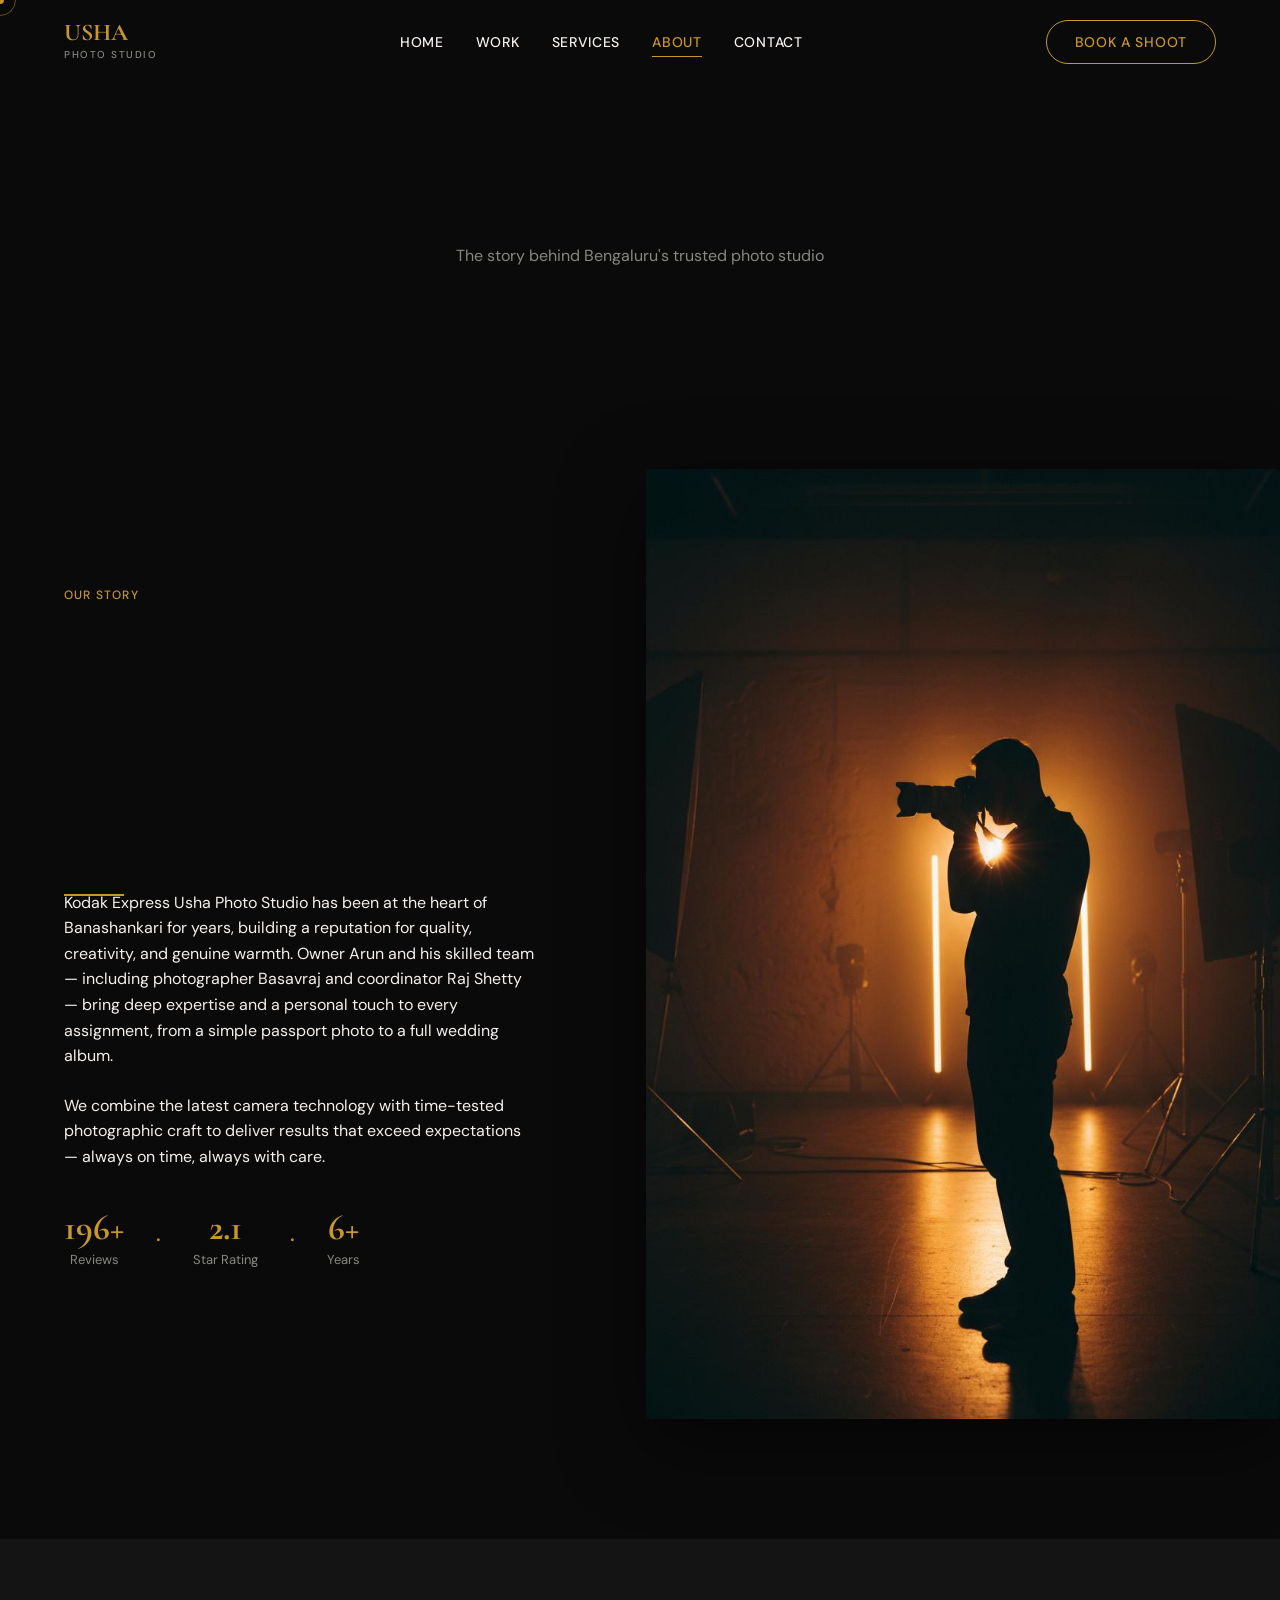
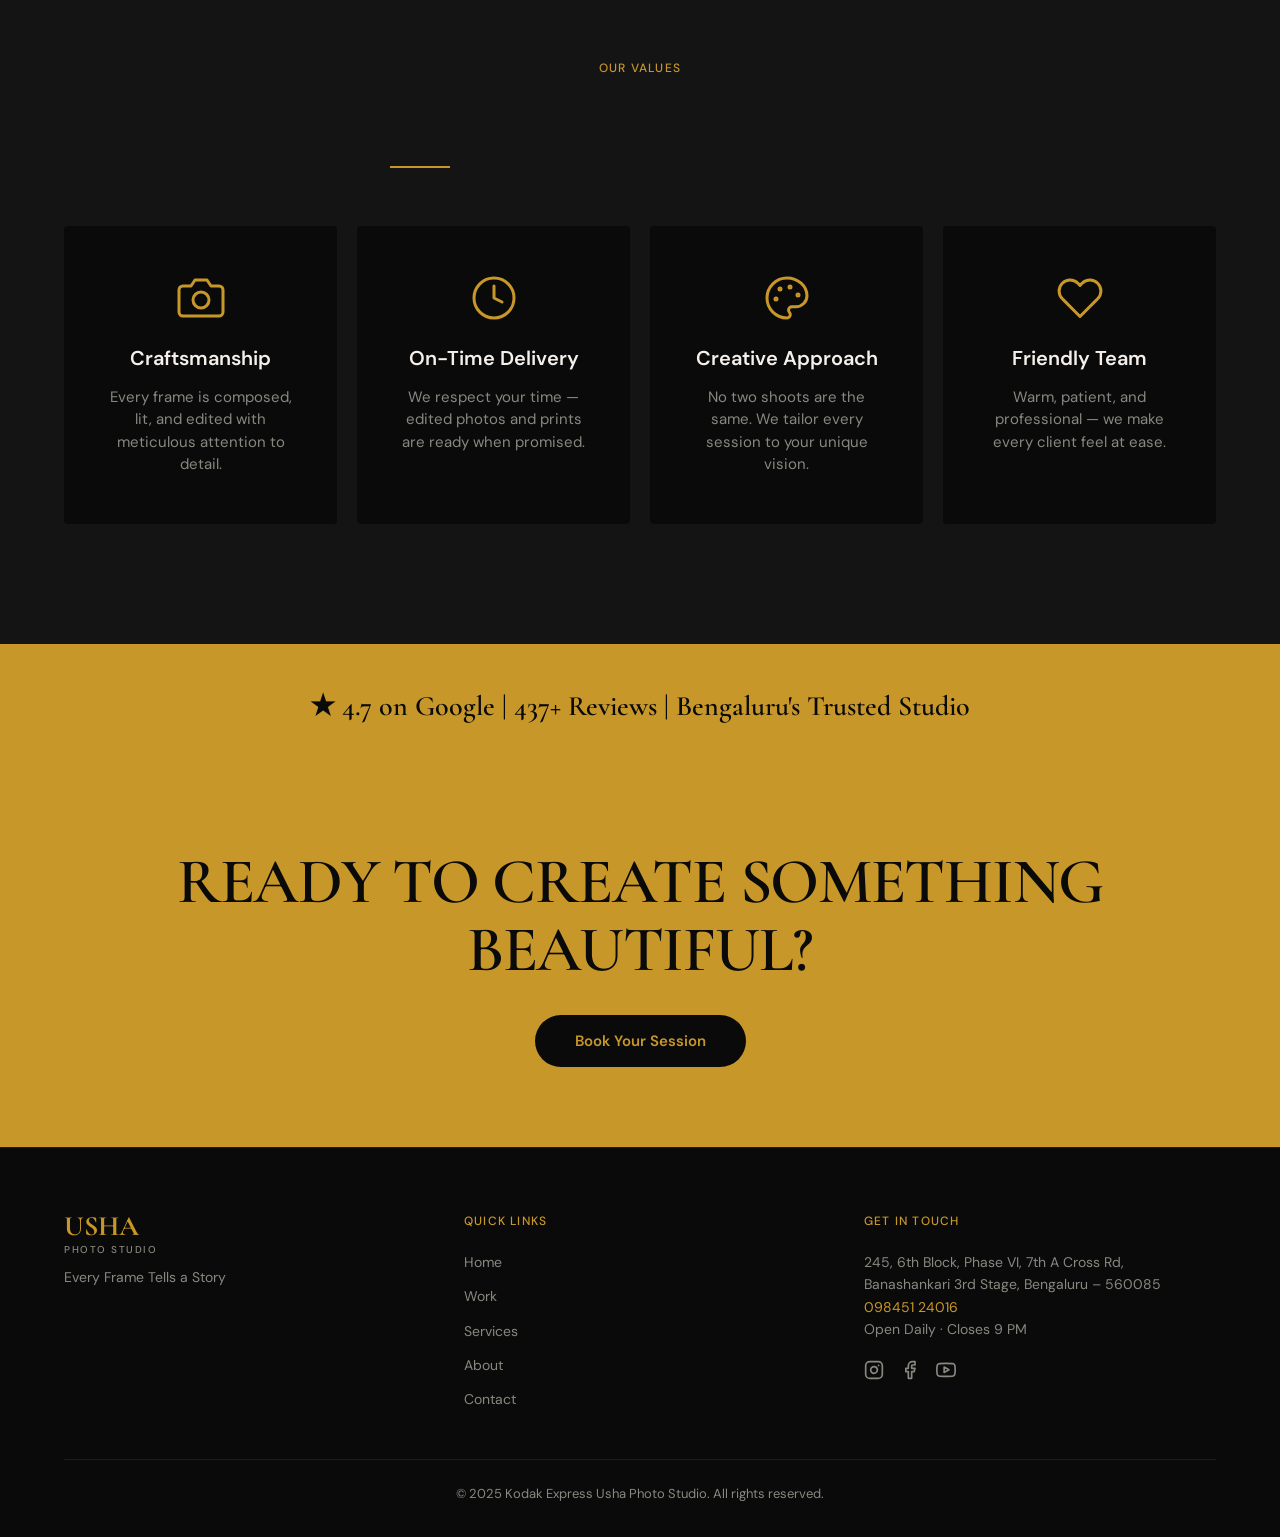
==== about.html @ d59c3a66 "Move static site to repository root so Vercel serves index.html correctly. Co-authored-by: Cursor <c" ====
<!DOCTYPE html>
<html lang="en">
<head>
  <meta charset="UTF-8">
  <meta name="viewport" content="width=device-width, initial-scale=1.0">
  <title>About Us — Kodak Express Usha Photo Studio</title>
  <meta name="description" content="Learn about Kodak Express Usha Photo Studio in Banashankari, Bengaluru. Our story, values, and commitment to quality photography since 2010.">
  <link rel="preconnect" href="https://fonts.googleapis.com">
  <link rel="preconnect" href="https://fonts.gstatic.com" crossorigin>
  <link href="https://fonts.googleapis.com/css2?family=Cormorant+Garamond:wght@400;600;700&family=DM+Sans:wght@400;500;600&display=swap" rel="stylesheet">
  <link rel="stylesheet" href="css/styles.css">
</head>
<body>

  <!-- ====== INTRO OVERLAY ====== -->
  <div id="intro-overlay">
    <div class="intro-text">
      KODAK EXPRESS <span class="gold">USHA</span>
    </div>
  </div>

  <!-- ====== CUSTOM CURSOR ====== -->
  <div class="cursor-dot" id="cursorDot"></div>
  <div class="cursor-ring" id="cursorRing"></div>

  <!-- ====== NAVIGATION ====== -->
  <nav id="navbar">
    <a href="index.html" class="logo">
      <span class="logo-main">USHA</span>
      <span class="logo-sub">PHOTO STUDIO</span>
    </a>

    <div class="nav-links">
      <a href="index.html" class="nav-link">Home</a>
      <a href="work.html" class="nav-link">Work</a>
      <a href="services.html" class="nav-link">Services</a>
      <a href="about.html" class="nav-link active">About</a>
      <a href="contact.html" class="nav-link">Contact</a>
    </div>

    <a href="contact.html" class="nav-cta">Book a Shoot</a>

    <div class="hamburger">
      <span></span>
      <span></span>
      <span></span>
    </div>
  </nav>

  <!-- Mobile Menu -->
  <div class="mobile-menu">
    <a href="index.html" class="nav-link">Home</a>
    <a href="work.html" class="nav-link">Work</a>
    <a href="services.html" class="nav-link">Services</a>
    <a href="about.html" class="nav-link active">About</a>
    <a href="contact.html" class="nav-link">Contact</a>
  </div>

  <!-- ====== MAIN CONTENT ====== -->
  <main>

    <!-- ─── Page Hero ─── -->
    <section class="page-hero reveal-on-scroll">
      <div class="reveal-section">
        <h1 class="section-title split-text">ABOUT US</h1>
        <p class="section-subtitle" style="margin: 16px auto 0;">The story behind Bengaluru's trusted photo studio</p>
      </div>
    </section>

    <!-- ─── Story Section ─── -->
    <section class="about-teaser reveal-on-scroll">
      <div class="about-container" style="grid-template-columns: 45% 55%;">
        <div class="about-text" style="order: 1; padding-right: 48px;">
          <span class="eyebrow">OUR STORY</span>
          <h2 class="section-title split-text animated-heading">CAPTURING BENGALURU'S FINEST MOMENTS</h2>
          <p>Kodak Express Usha Photo Studio has been at the heart of Banashankari for years, building a reputation for quality, creativity, and genuine warmth. Owner Arun and his skilled team — including photographer Basavraj and coordinator Raj Shetty — bring deep expertise and a personal touch to every assignment, from a simple passport photo to a full wedding album.</p>
          <p>We combine the latest camera technology with time-tested photographic craft to deliver results that exceed expectations — always on time, always with care.</p>
          <div class="stats-row" style="margin-top: 40px;">
            <div class="stat-item">
              <div class="stat-number" data-target="437" data-suffix="+">0</div>
              <div class="stat-label">Reviews</div>
            </div>
            <span class="stat-separator">&#183;</span>
            <div class="stat-item">
              <div class="stat-number" data-target="4.7" data-suffix="">0</div>
              <div class="stat-label">Star Rating</div>
            </div>
            <span class="stat-separator">&#183;</span>
            <div class="stat-item">
              <div class="stat-number" data-target="15" data-suffix="+">0</div>
              <div class="stat-label">Years</div>
            </div>
          </div>
        </div>
        <div class="about-image reveal-left" style="order: 2;">
          <img src="images/about/photographer.jpg" alt="Photographer at work in studio">
        </div>
      </div>
    </section>

    <!-- ─── Values Section ─── -->
    <section class="services-section reveal-on-scroll">
      <div class="services-container">
        <div class="section-header reveal-section">
          <span class="eyebrow">OUR VALUES</span>
          <h2 class="section-title split-text animated-heading">WHAT DRIVES US</h2>
        </div>
        <div class="values-grid reveal-stagger">
          <div class="value-card reveal-child">
            <div class="value-icon">
              <svg viewBox="0 0 24 24" fill="none" stroke="currentColor" stroke-width="1.5" stroke-linecap="round" stroke-linejoin="round">
                <path d="M23 19a2 2 0 0 1-2 2H3a2 2 0 0 1-2-2V8a2 2 0 0 1 2-2h4l2-3h6l2 3h4a2 2 0 0 1 2 2z"/>
                <circle cx="12" cy="13" r="4"/>
              </svg>
            </div>
            <h3 class="value-name">Craftsmanship</h3>
            <p class="value-desc">Every frame is composed, lit, and edited with meticulous attention to detail.</p>
          </div>
          <div class="value-card reveal-child">
            <div class="value-icon">
              <svg viewBox="0 0 24 24" fill="none" stroke="currentColor" stroke-width="1.5" stroke-linecap="round" stroke-linejoin="round">
                <circle cx="12" cy="12" r="10"/>
                <polyline points="12 6 12 12 16 14"/>
              </svg>
            </div>
            <h3 class="value-name">On-Time Delivery</h3>
            <p class="value-desc">We respect your time — edited photos and prints are ready when promised.</p>
          </div>
          <div class="value-card reveal-child">
            <div class="value-icon">
              <svg viewBox="0 0 24 24" fill="none" stroke="currentColor" stroke-width="1.5" stroke-linecap="round" stroke-linejoin="round">
                <circle cx="13.5" cy="6.5" r=".5" fill="currentColor"/>
                <circle cx="17.5" cy="10.5" r=".5" fill="currentColor"/>
                <circle cx="8.5" cy="7.5" r=".5" fill="currentColor"/>
                <circle cx="6.5" cy="12.5" r=".5" fill="currentColor"/>
                <path d="M12 2C6.5 2 2 6.5 2 12s4.5 10 10 10c.926 0 1.648-.746 1.648-1.688 0-.437-.18-.835-.437-1.125-.29-.289-.438-.652-.438-1.125a1.64 1.64 0 0 1 1.668-1.668h1.996c3.051 0 5.555-2.503 5.555-5.554C21.965 6.012 17.461 2 12 2z"/>
              </svg>
            </div>
            <h3 class="value-name">Creative Approach</h3>
            <p class="value-desc">No two shoots are the same. We tailor every session to your unique vision.</p>
          </div>
          <div class="value-card reveal-child">
            <div class="value-icon">
              <svg viewBox="0 0 24 24" fill="none" stroke="currentColor" stroke-width="1.5" stroke-linecap="round" stroke-linejoin="round">
                <path d="M20.84 4.61a5.5 5.5 0 0 0-7.78 0L12 5.67l-1.06-1.06a5.5 5.5 0 0 0-7.78 7.78l1.06 1.06L12 21.23l7.78-7.78 1.06-1.06a5.5 5.5 0 0 0 0-7.78z"/>
              </svg>
            </div>
            <h3 class="value-name">Friendly Team</h3>
            <p class="value-desc">Warm, patient, and professional — we make every client feel at ease.</p>
          </div>
        </div>
      </div>
    </section>

    <!-- ─── Rating Strip ─── -->
    <section class="rating-strip reveal-on-scroll">
      <div class="reveal-section">
        <p class="rating-text">&#9733; 4.7 on Google | 437+ Reviews | Bengaluru's Trusted Studio</p>
      </div>
    </section>

    <!-- ─── CTA Banner ─── -->
    <section class="cta-banner reveal-on-scroll">
      <div class="reveal-section">
        <h2 class="section-title animated-heading">READY TO CREATE SOMETHING BEAUTIFUL?</h2>
        <a href="contact.html" class="btn-primary">Book Your Session</a>
      </div>
    </section>

  </main>

  <!-- ====== FOOTER ====== -->
  <footer id="footer">
    <div class="footer-container">
      <div class="footer-logo">
        <div class="logo-main">USHA</div>
        <div class="logo-sub">PHOTO STUDIO</div>
        <p class="footer-tagline">Every Frame Tells a Story</p>
      </div>
      <div class="footer-links-col">
        <div class="footer-heading">Quick Links</div>
        <div class="footer-links">
          <a href="index.html">Home</a>
          <a href="work.html">Work</a>
          <a href="services.html">Services</a>
          <a href="about.html">About</a>
          <a href="contact.html">Contact</a>
        </div>
      </div>
      <div class="footer-contact">
        <div class="footer-heading">Get in Touch</div>
        <p style="color: var(--text-muted); font-size: 14px; line-height: 1.6; margin-bottom: 16px;">
          245, 6th Block, Phase VI, 7th A Cross Rd,<br>
          Banashankari 3rd Stage, Bengaluru – 560085<br>
          <span style="color: var(--gold);">098451 24016</span><br>
          Open Daily &middot; Closes 9 PM
        </p>
        <div class="footer-socials">
          <a href="#" aria-label="Instagram">
            <svg viewBox="0 0 24 24" fill="none" stroke="currentColor" stroke-width="2" stroke-linecap="round" stroke-linejoin="round">
              <rect x="2" y="2" width="20" height="20" rx="5" ry="5"/>
              <path d="M16 11.37A4 4 0 1 1 12.63 8 4 4 0 0 1 16 11.37z"/>
              <line x1="17.5" y1="6.5" x2="17.51" y2="6.5"/>
            </svg>
          </a>
          <a href="#" aria-label="Facebook">
            <svg viewBox="0 0 24 24" fill="none" stroke="currentColor" stroke-width="2" stroke-linecap="round" stroke-linejoin="round">
              <path d="M18 2h-3a5 5 0 0 0-5 5v3H7v4h3v8h4v-8h3l1-4h-4V7a1 1 0 0 1 1-1h3z"/>
            </svg>
          </a>
          <a href="#" aria-label="YouTube">
            <svg viewBox="0 0 24 24" fill="none" stroke="currentColor" stroke-width="2" stroke-linecap="round" stroke-linejoin="round">
              <path d="M22.54 6.42a2.78 2.78 0 0 0-1.94-2C18.88 4 12 4 12 4s-6.88 0-8.6.46a2.78 2.78 0 0 0-1.94 2A29 29 0 0 0 1 11.75a29 29 0 0 0 .46 5.33A2.78 2.78 0 0 0 3.4 19.13c1.72.46 8.6.46 8.6.46s6.88 0 8.6-.46a2.78 2.78 0 0 0 1.94-2 29 29 0 0 0 .46-5.25 29 29 0 0 0-.46-5.46z"/>
              <polygon points="9.75 15.02 15.5 11.75 9.75 8.48 9.75 15.02"/>
            </svg>
          </a>
        </div>
      </div>
    </div>
    <div class="footer-bottom">
      &copy; 2025 Kodak Express Usha Photo Studio. All rights reserved.
    </div>
  </footer>

  <!-- ====== SCRIPTS ====== -->
  <script src="js/app.js"></script>

</body>
</html>
---- css/styles.css ----
/* ============================================
   KODAK EXPRESS USHA PHOTO STUDIO
   Complete Stylesheet — All 5 Pages
   ============================================ */

/* ─── 1. CSS Variables ─── */
:root {
  --black: #0A0A0A;
  --charcoal: #141414;
  --white: #F5F0EB;
  --gold: #C8972A;
  --gold-muted: #9A7420;
  --gold-glow: 0 0 20px rgba(200, 151, 42, 0.35);
  --text-muted: #888880;
  --border-dark: rgba(245, 240, 235, 0.08);
  --space-xs: 8px;
  --space-sm: 16px;
  --space-md: 32px;
  --space-lg: 64px;
  --space-xl: 96px;
  --space-2xl: 144px;
  --section-gap: 120px;
  --container-max: 1280px;
  --container-pad: clamp(20px, 5vw, 80px);
  --radius: 4px;
}

/* ─── 2. Reset & Base ─── */
*, *::before, *::after {
  box-sizing: border-box;
  margin: 0;
  padding: 0;
}

html {
  scroll-behavior: smooth;
  font-size: 16px;
  -webkit-font-smoothing: antialiased;
  -moz-osx-font-smoothing: grayscale;
}

body {
  font-family: 'DM Sans', sans-serif;
  font-weight: 400;
  color: var(--white);
  background: var(--black);
  line-height: 1.6;
  overflow-x: hidden;
  min-height: 100vh;
}

img {
  max-width: 100%;
  height: auto;
  display: block;
}

a {
  color: inherit;
  text-decoration: none;
}

button {
  font-family: 'DM Sans', sans-serif;
  cursor: pointer;
  border: none;
  background: none;
}

ul, ol {
  list-style: none;
}

/* ─── 3. Intro Overlay ─── */
#intro-overlay {
  position: fixed;
  inset: 0;
  z-index: 10000;
  background: var(--black);
  display: flex;
  align-items: center;
  justify-content: center;
  transition: transform 0.8s cubic-bezier(0.76, 0, 0.24, 1);
}

#intro-overlay.hidden {
  transform: translateY(-100%);
}

#intro-overlay .intro-text {
  font-family: 'Cormorant Garamond', serif;
  font-size: clamp(32px, 6vw, 72px);
  font-weight: 700;
  color: var(--white);
  letter-spacing: 0.05em;
  text-align: center;
}

#intro-overlay .intro-text .gold {
  color: var(--gold);
}

/* ─── 4. Custom Cursor ─── */
.cursor-dot {
  width: 8px;
  height: 8px;
  background: #C8972A;
  border-radius: 50%;
  position: fixed;
  pointer-events: none;
  z-index: 99999;
  left: 0;
  top: 0;
  transform: translate(-50%, -50%);
  transition: transform 0.05s;
}

.cursor-ring {
  width: 32px;
  height: 32px;
  border: 1.5px solid rgba(200, 151, 42, 0.5);
  border-radius: 50%;
  position: fixed;
  pointer-events: none;
  z-index: 99998;
  left: 0;
  top: 0;
  transform: translate(-50%, -50%);
  transition: transform 0.12s ease, width 0.25s, height 0.25s, border-color 0.25s;
}

@media (hover: none) {
  * { cursor: auto !important; }
  .cursor-dot,
  .cursor-ring { display: none !important; }
}

/* ─── 5. Navigation ─── */
#navbar {
  position: fixed;
  top: 0;
  left: 0;
  right: 0;
  z-index: 1000;
  padding: 20px var(--container-pad);
  display: flex;
  align-items: center;
  justify-content: space-between;
  transition: background 0.3s ease, backdrop-filter 0.3s ease, border-bottom 0.3s ease;
  background: transparent;
}

#navbar.nav-scrolled {
  background: rgba(10, 10, 10, 0.9);
  backdrop-filter: blur(16px);
  -webkit-backdrop-filter: blur(16px);
  border-bottom: 1px solid var(--border-dark);
}

.logo {
  display: flex;
  flex-direction: column;
  align-items: flex-start;
}

.logo-main {
  font-family: 'Cormorant Garamond', serif;
  font-size: 24px;
  font-weight: 700;
  color: var(--gold);
  line-height: 1;
}

.logo-sub {
  font-family: 'DM Sans', sans-serif;
  font-size: 10px;
  font-weight: 500;
  color: var(--text-muted);
  text-transform: uppercase;
  letter-spacing: 0.15em;
  margin-top: 2px;
}

.nav-links {
  display: flex;
  align-items: center;
  gap: 32px;
}

.nav-link {
  font-family: 'DM Sans', sans-serif;
  font-size: 14px;
  font-weight: 500;
  text-transform: uppercase;
  letter-spacing: 0.05em;
  color: var(--white);
  transition: color 0.3s ease;
  position: relative;
}

.nav-link:hover {
  color: var(--gold);
}

.nav-link.active {
  color: var(--gold);
}

.nav-link.active::after {
  content: '';
  position: absolute;
  bottom: -4px;
  left: 0;
  right: 0;
  height: 1px;
  background: var(--gold);
}

.nav-cta {
  border: 1px solid var(--gold);
  color: var(--gold);
  border-radius: 40px;
  padding: 10px 28px;
  font-family: 'DM Sans', sans-serif;
  font-size: 14px;
  font-weight: 500;
  text-transform: uppercase;
  letter-spacing: 0.05em;
  transition: all 0.3s ease;
}

.nav-cta:hover {
  background: var(--gold);
  color: var(--black);
}

/* Mobile hamburger */
.hamburger {
  display: none;
  flex-direction: column;
  gap: 6px;
  cursor: pointer;
  z-index: 1002;
}

.hamburger span {
  display: block;
  width: 24px;
  height: 2px;
  background: var(--white);
  transition: all 0.3s ease;
}

.hamburger.active span:nth-child(1) {
  transform: rotate(45deg) translate(5px, 5px);
}

.hamburger.active span:nth-child(2) {
  opacity: 0;
}

.hamburger.active span:nth-child(3) {
  transform: rotate(-45deg) translate(6px, -6px);
}

.mobile-menu {
  position: fixed;
  inset: 0;
  background: rgba(10, 10, 10, 0.98);
  z-index: 1001;
  display: flex;
  flex-direction: column;
  align-items: center;
  justify-content: center;
  gap: 32px;
  opacity: 0;
  pointer-events: none;
  transition: opacity 0.3s ease;
}

.mobile-menu.active {
  opacity: 1;
  pointer-events: all;
}

.mobile-menu .nav-link {
  font-size: 32px;
  font-family: 'Cormorant Garamond', serif;
  text-transform: none;
  letter-spacing: 0;
}

/* ─── 6. The Camera ─── */
#camera-graphic {
  position: absolute;
  top: 50%;
  left: 50%;
  transform: translate(-50%, -50%);
  width: 420px;
  max-width: min(420px, 90vw);
  z-index: 10;
  pointer-events: none;
}

.camera-illustration {
  position: relative;
  width: 100%;
}

.camera-svg {
  width: 100%;
  height: auto;
  display: block;
}

.lens-mount {
  position: absolute;
  top: 50%;
  left: 50%;
  transform: translate(-50%, -50%);
  width: 42%;
  aspect-ratio: 1;
  z-index: 5;
  pointer-events: none;
}

.lens-glass {
  background: radial-gradient(circle at 35% 35%,
    #1a2035 0%,
    #0d1420 40%,
    #050810 100%
  );
  border-radius: 50%;
  position: relative;
  overflow: hidden;
  width: 100%;
  height: 100%;
}

.lens-ring {
  position: absolute;
  border: 1px solid rgba(255, 255, 255, 0.06);
  border-radius: 50%;
  top: 50%;
  left: 50%;
  transform: translate(-50%, -50%);
  pointer-events: none;
}

.lens-shine {
  position: absolute;
  width: 90%;
  height: 90%;
  top: 5%;
  left: 5%;
  border-radius: 50%;
  border: 1px solid transparent;
  border-top-color: rgba(255, 255, 255, 0.12);
  opacity: 0.15;
  transform-origin: 50% 50%;
  animation: lensRotate 6s linear infinite;
  pointer-events: none;
}

.lens-aperture {
  position: absolute;
  top: 50%;
  left: 50%;
  transform: translate(-50%, -50%);
  width: 14%;
  height: 14%;
  min-width: 5px;
  min-height: 5px;
  background: #2a2a30;
  clip-path: polygon(50% 0%, 100% 25%, 100% 75%, 50% 100%, 0% 75%, 0% 25%);
  pointer-events: none;
}

@keyframes lensRotate {
  from { transform: rotate(0deg); }
  to { transform: rotate(360deg); }
}

.camera-pinned {
  position: fixed !important;
  bottom: 28px !important;
  right: 28px !important;
  left: auto !important;
  top: auto !important;
  width: 72px !important;
  max-width: 72px !important;
  z-index: 9999;
  animation: cameraFloat 3.5s ease-in-out infinite;
  filter: drop-shadow(0 6px 18px rgba(200, 151, 42, 0.45));
  cursor: pointer;
  transition: filter 0.3s ease;
}

.camera-pinned:hover {
  filter: drop-shadow(0 6px 28px rgba(200, 151, 42, 0.8));
}

@keyframes cameraFloat {
  0%, 100% { transform: translateY(0px) rotate(0deg); }
  25% { transform: translateY(-6px) rotate(-1deg); }
  75% { transform: translateY(-3px) rotate(1deg); }
}

/* ─── 7. Hero Section ─── */
#hero {
  position: relative;
  width: 100%;
  min-height: 100vh;
  background: var(--black);
  display: flex;
  align-items: center;
  overflow: hidden;
}

.hero-text {
  position: relative;
  z-index: 20;
  padding-left: var(--container-pad);
  max-width: 40%;
  transition: opacity 0.2s ease;
}

.hero-eyebrow {
  font-family: 'DM Sans', sans-serif;
  font-size: 12px;
  font-weight: 500;
  text-transform: uppercase;
  letter-spacing: 0.1em;
  color: var(--gold);
  margin-bottom: 16px;
}

.hero-title {
  font-family: 'Cormorant Garamond', serif;
  font-size: clamp(48px, 8vw, 96px);
  font-weight: 700;
  color: var(--white);
  line-height: 1.0;
  letter-spacing: -0.03em;
  margin-bottom: 24px;
}

.split-word {
  display: inline-block;
  overflow: hidden;
  vertical-align: bottom;
}

.split-inner {
  display: inline-block;
  transform: translateY(110%);
}

.split-inner.revealed {
  animation: slideUp 0.6s cubic-bezier(0.76, 0, 0.24, 1) forwards;
}

@keyframes slideUp {
  to { transform: translateY(0); }
}

.hero-subtitle {
  font-family: 'DM Sans', sans-serif;
  font-size: 16px;
  font-weight: 400;
  color: var(--text-muted);
  max-width: 380px;
  line-height: 1.6;
}

.scroll-indicator {
  position: absolute;
  bottom: 40px;
  left: 50%;
  transform: translateX(-50%);
  z-index: 20;
  animation: bounceArrow 1.5s ease-in-out infinite;
  color: var(--text-muted);
  font-size: 24px;
}

@keyframes bounceArrow {
  0%, 100% { transform: translateX(-50%) translateY(0px); }
  50% { transform: translateX(-50%) translateY(8px); }
}

/* ─── 8. Horizontal Marquee ─── */
.marquee-section {
  background: var(--black);
  padding: 24px 0;
  overflow: hidden;
}

.marquee-track {
  display: flex;
  gap: 16px;
  animation: marquee 25s linear infinite;
  width: max-content;
}

.marquee-track img {
  width: 280px;
  height: 187px;
  object-fit: cover;
  border-radius: var(--radius);
  opacity: 0.85;
  flex-shrink: 0;
}

@keyframes marquee {
  from { transform: translateX(0); }
  to { transform: translateX(-50%); }
}

/* ─── 9. Section Reveals ─── */
.reveal-on-scroll {
  opacity: 0;
  transform: translateY(36px);
  transition: opacity 0.7s ease, transform 0.7s ease;
}

.reveal-on-scroll.revealed {
  opacity: 1;
  transform: translateY(0);
}

.card:nth-child(1) { transition-delay: 0s; }
.card:nth-child(2) { transition-delay: 0.12s; }
.card:nth-child(3) { transition-delay: 0.24s; }
.card:nth-child(4) { transition-delay: 0.36s; }

.services-grid .service-card:nth-child(1) { transition-delay: 0s; }
.services-grid .service-card:nth-child(2) { transition-delay: 0.12s; }
.services-grid .service-card:nth-child(3) { transition-delay: 0.24s; }
.services-grid .service-card:nth-child(4) { transition-delay: 0.36s; }
.services-grid .service-card:nth-child(5) { transition-delay: 0.48s; }
.services-grid .service-card:nth-child(6) { transition-delay: 0.6s; }
.services-grid .service-card:nth-child(7) { transition-delay: 0.72s; }
.services-grid .service-card:nth-child(8) { transition-delay: 0.84s; }
.services-grid .service-card:nth-child(9) { transition-delay: 0.96s; }
.services-grid .service-card:nth-child(10) { transition-delay: 1.08s; }
.services-grid .service-card:nth-child(11) { transition-delay: 1.2s; }
.services-grid .service-card:nth-child(12) { transition-delay: 1.32s; }

.portfolio-grid .portfolio-item:nth-child(1) { transition-delay: 0s; }
.portfolio-grid .portfolio-item:nth-child(2) { transition-delay: 0.12s; }
.portfolio-grid .portfolio-item:nth-child(3) { transition-delay: 0.24s; }
.portfolio-grid .portfolio-item:nth-child(4) { transition-delay: 0.36s; }
.portfolio-grid .portfolio-item:nth-child(5) { transition-delay: 0.48s; }
.portfolio-grid .portfolio-item:nth-child(6) { transition-delay: 0.6s; }
.portfolio-grid .portfolio-item:nth-child(7) { transition-delay: 0.72s; }
.portfolio-grid .portfolio-item:nth-child(8) { transition-delay: 0.84s; }
.portfolio-grid .portfolio-item:nth-child(9) { transition-delay: 0.96s; }
.portfolio-grid .portfolio-item:nth-child(10) { transition-delay: 1.08s; }
.portfolio-grid .portfolio-item:nth-child(11) { transition-delay: 1.2s; }
.portfolio-grid .portfolio-item:nth-child(12) { transition-delay: 1.32s; }
.portfolio-grid .portfolio-item:nth-child(13) { transition-delay: 1.44s; }
.portfolio-grid .portfolio-item:nth-child(14) { transition-delay: 1.56s; }
.portfolio-grid .portfolio-item:nth-child(15) { transition-delay: 1.68s; }

.values-grid .value-card:nth-child(1) { transition-delay: 0s; }
.values-grid .value-card:nth-child(2) { transition-delay: 0.12s; }
.values-grid .value-card:nth-child(3) { transition-delay: 0.24s; }
.values-grid .value-card:nth-child(4) { transition-delay: 0.36s; }

h2.animated-heading {
  position: relative;
  display: inline-block;
}

h2.animated-heading::after {
  content: '';
  position: absolute;
  bottom: -6px;
  left: 0;
  width: 0;
  height: 2px;
  background: #C8972A;
  transition: width 0.6s ease 0.3s;
}

h2.animated-heading.revealed::after {
  width: 60px;
}

.reveal-section {
  opacity: 0;
  transform: translateY(40px);
  transition: opacity 0.6s ease, transform 0.6s ease;
}

.reveal-section.revealed {
  opacity: 1;
  transform: translateY(0);
}

.reveal-left {
  opacity: 0;
  transform: translateX(-40px);
  transition: opacity 0.6s ease, transform 0.6s ease;
}

.reveal-left.revealed {
  opacity: 1;
  transform: translateX(0);
}

.reveal-stagger .reveal-child {
  opacity: 0;
  transform: translateY(40px);
  transition: opacity 0.6s ease, transform 0.6s ease;
}

.reveal-stagger.revealed .reveal-child:not(.testimonial-card) {
  opacity: 1;
  transform: translateY(0);
}

.reveal-stagger.revealed .testimonial-card.reveal-child {
  transform: translateY(0);
}

.testimonials-grid.reveal-stagger.revealed .testimonial-card.reveal-child:not(.active) {
  opacity: 0.58;
}

.testimonials-grid.reveal-stagger.revealed .testimonial-card.reveal-child.active {
  opacity: 1;
}

/* ─── 10. Typography Helpers ─── */
.eyebrow {
  font-family: 'DM Sans', sans-serif;
  font-size: 12px;
  font-weight: 500;
  text-transform: uppercase;
  letter-spacing: 0.1em;
  color: var(--gold);
  display: block;
  margin-bottom: 16px;
}

.section-title {
  font-family: 'Cormorant Garamond', serif;
  font-size: clamp(32px, 5vw, 64px);
  font-weight: 600;
  color: var(--white);
  line-height: 1.05;
  letter-spacing: -0.02em;
}

.section-subtitle {
  font-family: 'DM Sans', sans-serif;
  font-size: 16px;
  color: var(--text-muted);
  max-width: 560px;
  margin-top: 16px;
}

/* ─── 11. About Teaser ─── */
.about-teaser {
  background: var(--black);
  padding: var(--section-gap) var(--container-pad);
}

.about-container {
  max-width: var(--container-max);
  margin: 0 auto;
  display: grid;
  grid-template-columns: 55% 45%;
  gap: 64px;
  align-items: center;
}

.about-image img {
  width: 100%;
  height: auto;
  border-radius: var(--radius);
  box-shadow: 0 24px 80px rgba(0, 0, 0, 0.5);
}

.about-text {
  padding-right: 20px;
}

.about-text p {
  color: var(--white);
  font-size: 16px;
  line-height: 1.6;
  margin-bottom: 24px;
}

.stats-row {
  display: flex;
  gap: 32px;
  margin: 32px 0;
}

.stat-item {
  text-align: center;
}

.stat-number {
  font-family: 'Cormorant Garamond', serif;
  font-size: 36px;
  font-weight: 700;
  color: var(--gold);
  line-height: 1;
}

.stat-label {
  font-family: 'DM Sans', sans-serif;
  font-size: 13px;
  color: var(--text-muted);
  margin-top: 4px;
}

.stat-separator {
  color: var(--gold);
  font-size: 24px;
  align-self: center;
}

.gold-link {
  color: var(--gold);
  font-weight: 500;
  display: inline-flex;
  align-items: center;
  gap: 8px;
  transition: gap 0.3s ease;
}

.gold-link:hover {
  gap: 12px;
}

/* ─── 12. Services Grid ─── */
.services-section {
  background: var(--charcoal);
  padding: var(--section-gap) var(--container-pad);
}

.services-container {
  max-width: var(--container-max);
  margin: 0 auto;
}

.section-header {
  text-align: center;
  margin-bottom: 64px;
}

.services-grid {
  display: grid;
  grid-template-columns: repeat(3, 1fr);
  gap: 20px;
}

.service-card {
  background: var(--black);
  border-radius: var(--radius);
  padding: 40px 32px;
  position: relative;
  overflow: hidden;
  transition: transform 0.15s ease-out, box-shadow 0.3s ease;
  transform-style: preserve-3d;
  will-change: transform;
}

.service-card::before {
  content: '';
  position: absolute;
  bottom: 0;
  left: 0;
  right: 0;
  height: 0;
  background: var(--gold);
  transition: height 0.3s ease;
}

.service-card:hover {
  box-shadow: 0 12px 40px rgba(0, 0, 0, 0.3);
}

.service-card:hover::before {
  height: 2px;
}

.service-icon {
  width: 40px;
  height: 40px;
  color: var(--gold);
  margin-bottom: 20px;
}

.service-icon svg {
  width: 100%;
  height: 100%;
}

.service-name {
  font-family: 'DM Sans', sans-serif;
  font-size: 20px;
  font-weight: 600;
  color: var(--white);
  margin-bottom: 12px;
  letter-spacing: 0.01em;
}

.service-desc {
  font-size: 15px;
  color: var(--text-muted);
  line-height: 1.5;
}

/* ─── 13. Portfolio Grid ─── */
.portfolio-section {
  background: var(--black);
  padding: var(--section-gap) var(--container-pad);
}

.portfolio-container {
  max-width: var(--container-max);
  margin: 0 auto;
}

.portfolio-grid {
  columns: 3;
  column-gap: 14px;
}

.portfolio-item {
  break-inside: avoid;
  margin-bottom: 14px;
  border-radius: var(--radius);
  overflow: hidden;
  position: relative;
  cursor: pointer;
}

.portfolio-item::after {
  content: '';
  position: absolute;
  inset: 0;
  background: rgba(200, 151, 42, 0.08);
  opacity: 0;
  transition: opacity 0.3s ease;
  z-index: 2;
  pointer-events: none;
}

.portfolio-item:hover::after {
  opacity: 1;
}

.portfolio-item img {
  width: 100%;
  height: auto;
  display: block;
  transition: transform 0.65s cubic-bezier(0.25, 0.46, 0.45, 0.94);
}

.portfolio-item:hover img {
  transform: scale(1.07);
}

.category-badge {
  position: absolute;
  bottom: 12px;
  left: 12px;
  background: rgba(10, 10, 10, 0.8);
  color: var(--white);
  padding: 4px 12px;
  border-radius: 40px;
  font-family: 'DM Sans', sans-serif;
  font-size: 11px;
  font-weight: 500;
  text-transform: uppercase;
  z-index: 3;
}

/* Shimmer loading */
.shimmer {
  background: linear-gradient(90deg, #141414 25%, #1a1a1a 50%, #141414 75%);
  background-size: 200% 100%;
  animation: shimmer 1.5s infinite;
}

@keyframes shimmer {
  0% { background-position: 200% 0; }
  100% { background-position: -200% 0; }
}

/* ─── 14. Lightbox ─── */
.lightbox-overlay {
  position: fixed;
  inset: 0;
  background: rgba(10, 10, 10, 0.95);
  backdrop-filter: blur(8px);
  -webkit-backdrop-filter: blur(8px);
  z-index: 9000;
  display: flex;
  align-items: center;
  justify-content: center;
  opacity: 0;
  pointer-events: none;
  transition: opacity 0.3s ease;
}

.lightbox-overlay.active {
  opacity: 1;
  pointer-events: all;
}

.lightbox-content {
  position: relative;
  max-width: 90vw;
  max-height: 85vh;
  transform: scale(0.95);
  transition: transform 0.3s ease;
}

.lightbox-overlay.active .lightbox-content {
  transform: scale(1);
}

.lightbox-content img {
  max-width: 100%;
  max-height: 85vh;
  object-fit: contain;
  border-radius: var(--radius);
}

.lightbox-close {
  position: absolute;
  top: 24px;
  right: 32px;
  font-size: 32px;
  color: var(--white);
  opacity: 0.7;
  cursor: pointer;
  z-index: 9002;
  transition: opacity 0.3s ease;
  background: none;
  border: none;
  padding: 8px;
}

.lightbox-close:hover {
  opacity: 1;
}

.lightbox-prev,
.lightbox-next {
  position: absolute;
  top: 50%;
  transform: translateY(-50%);
  color: var(--white);
  opacity: 0.5;
  font-size: 48px;
  cursor: pointer;
  z-index: 9002;
  transition: opacity 0.3s ease;
  background: none;
  border: none;
  padding: 16px;
}

.lightbox-prev:hover,
.lightbox-next:hover {
  opacity: 1;
}

.lightbox-prev {
  left: 16px;
}

.lightbox-next {
  right: 16px;
}

.lightbox-counter {
  position: absolute;
  bottom: 24px;
  left: 50%;
  transform: translateX(-50%);
  color: var(--text-muted);
  font-size: 14px;
  z-index: 9002;
}

/* ─── 15. Testimonials ─── */
.testimonials-section {
  background: var(--charcoal);
  padding: var(--section-gap) var(--container-pad);
}

.testimonials-container {
  max-width: var(--container-max);
  margin: 0 auto;
}

.testimonials-grid {
  display: grid;
  grid-template-columns: repeat(3, 1fr);
  gap: 24px;
  margin-top: 48px;
}

.testimonial-card {
  background: var(--black);
  padding: 48px 36px;
  border-radius: var(--radius);
  position: relative;
  transition: opacity 0.45s ease, border-color 0.3s ease, transform 0.45s ease;
  border: 1px solid transparent;
}

.testimonial-card.active {
  border: 1px solid rgba(200, 151, 42, 0.3);
}

.testimonial-quote-mark {
  font-family: 'Cormorant Garamond', serif;
  font-size: 64px;
  color: var(--gold);
  opacity: 0.5;
  line-height: 1;
  margin-bottom: 16px;
}

.testimonial-text {
  font-family: 'Cormorant Garamond', serif;
  font-size: 20px;
  font-style: italic;
  color: var(--white);
  line-height: 1.5;
  margin-bottom: 24px;
}

.testimonial-author {
  font-family: 'DM Sans', sans-serif;
  font-size: 14px;
  font-weight: 600;
  color: var(--white);
  margin-bottom: 8px;
}

.testimonial-stars {
  color: var(--gold);
  font-size: 16px;
}

.testimonial-dots {
  display: flex;
  justify-content: center;
  gap: 8px;
  margin-top: 32px;
}

.testimonial-dot {
  width: 8px;
  height: 8px;
  border-radius: 50%;
  background: var(--text-muted);
  cursor: pointer;
  transition: background 0.3s ease;
}

.testimonial-dot.active {
  background: var(--gold);
}

/* ─── 16. Filter Tabs ─── */
.filter-tabs {
  display: flex;
  justify-content: center;
  gap: 8px;
  margin-bottom: 48px;
  flex-wrap: wrap;
}

.filter-tab {
  padding: 8px 20px;
  border-radius: 40px;
  font-family: 'DM Sans', sans-serif;
  font-size: 13px;
  font-weight: 500;
  text-transform: uppercase;
  letter-spacing: 0.03em;
  border: 1px solid var(--border-dark);
  color: var(--white);
  background: transparent;
  transition: all 0.3s ease;
  cursor: pointer;
}

.filter-tab:hover {
  border-color: var(--gold);
  color: var(--gold);
}

.filter-tab.active {
  background: var(--gold);
  color: var(--black);
  border-color: var(--gold);
}

/* ─── 17. Process Timeline ─── */
.process-section {
  background: var(--black);
  padding: var(--section-gap) var(--container-pad);
}

.process-container {
  max-width: var(--container-max);
  margin: 0 auto;
}

.process-steps {
  display: grid;
  grid-template-columns: repeat(4, 1fr);
  gap: 32px;
  margin-top: 64px;
  position: relative;
}

.process-steps::before {
  content: '';
  position: absolute;
  top: 32px;
  left: 12.5%;
  right: 12.5%;
  height: 1px;
  background: rgba(200, 151, 42, 0.4);
  z-index: 0;
}

.process-step {
  text-align: center;
  position: relative;
  z-index: 1;
}

.step-number {
  font-family: 'DM Sans', sans-serif;
  font-size: 12px;
  font-weight: 500;
  color: var(--gold);
  margin-bottom: 12px;
  text-transform: uppercase;
  letter-spacing: 0.1em;
}

.step-icon {
  width: 64px;
  height: 64px;
  border: 1px solid var(--gold);
  border-radius: 50%;
  display: flex;
  align-items: center;
  justify-content: center;
  margin: 0 auto 20px;
  background: var(--black);
  color: var(--gold);
}

.step-icon svg {
  width: 28px;
  height: 28px;
}

.step-title {
  font-family: 'DM Sans', sans-serif;
  font-size: 18px;
  font-weight: 600;
  color: var(--white);
  margin-bottom: 8px;
}

.step-desc {
  font-size: 14px;
  color: var(--text-muted);
  line-height: 1.5;
}

/* ─── 18. Values Grid ─── */
.values-grid {
  display: grid;
  grid-template-columns: repeat(4, 1fr);
  gap: 20px;
  margin-top: 48px;
}

.value-card {
  background: var(--black);
  padding: 48px 36px;
  border-radius: var(--radius);
  text-align: center;
}

.value-icon {
  width: 48px;
  height: 48px;
  color: var(--gold);
  margin: 0 auto 20px;
}

.value-icon svg {
  width: 100%;
  height: 100%;
}

.value-name {
  font-family: 'DM Sans', sans-serif;
  font-size: 20px;
  font-weight: 600;
  color: var(--white);
  margin-bottom: 12px;
}

.value-desc {
  font-size: 15px;
  color: var(--text-muted);
  line-height: 1.5;
}

/* ─── 19. Rating Strip ─── */
.rating-strip {
  background: var(--gold);
  padding: 40px var(--container-pad);
  text-align: center;
}

.rating-text {
  font-family: 'Cormorant Garamond', serif;
  font-size: clamp(20px, 3vw, 28px);
  font-weight: 600;
  color: var(--black);
}

/* ─── 20. Contact Form ─── */
.contact-section {
  background: var(--black);
  padding: var(--section-gap) var(--container-pad);
}

.contact-container {
  max-width: var(--container-max);
  margin: 0 auto;
  display: grid;
  grid-template-columns: 40% 60%;
  gap: 64px;
}

.contact-info-item {
  display: flex;
  align-items: flex-start;
  gap: 12px;
  margin-bottom: 24px;
  font-size: 16px;
  line-height: 1.6;
}

.contact-info-item .icon {
  font-size: 20px;
  flex-shrink: 0;
  margin-top: 2px;
}

.contact-info-item.address { color: var(--white); }
.contact-info-item.phone { color: var(--gold); }
.contact-info-item.hours { color: var(--text-muted); }

.contact-socials {
  display: flex;
  gap: 16px;
  margin-top: 32px;
}

.contact-socials a {
  color: var(--text-muted);
  transition: color 0.3s ease;
}

.contact-socials a:hover {
  color: var(--gold);
}

.contact-form-card {
  background: var(--charcoal);
  border: 1px solid rgba(200, 151, 42, 0.3);
  border-radius: var(--radius);
  padding: 48px;
}

.form-group {
  margin-bottom: 20px;
}

.form-group label {
  display: block;
  font-size: 13px;
  font-weight: 500;
  color: var(--text-muted);
  margin-bottom: 6px;
  text-transform: uppercase;
  letter-spacing: 0.05em;
}

.form-group input,
.form-group select,
.form-group textarea {
  width: 100%;
  background: var(--black);
  border: 1px solid var(--border-dark);
  color: var(--white);
  padding: 14px 16px;
  border-radius: var(--radius);
  font-family: 'DM Sans', sans-serif;
  font-size: 15px;
  transition: border-color 0.3s ease, box-shadow 0.3s ease;
}

.form-group input:focus,
.form-group select:focus,
.form-group textarea:focus {
  outline: none;
  border-color: var(--gold);
  box-shadow: 0 0 0 2px rgba(200, 151, 42, 0.15);
}

.form-group textarea {
  resize: vertical;
  min-height: 100px;
}

.form-submit {
  background: var(--gold);
  color: var(--black);
  font-weight: 600;
  padding: 16px;
  width: 100%;
  border-radius: var(--radius);
  border: none;
  font-family: 'DM Sans', sans-serif;
  font-size: 15px;
  cursor: pointer;
  transition: background 0.3s ease;
}

.form-submit:hover {
  background: var(--gold-muted);
}

.form-success {
  display: none;
  text-align: center;
  padding: 48px;
}

.form-success.show {
  display: block;
}

.form-success p {
  font-family: 'Cormorant Garamond', serif;
  font-size: 24px;
  font-weight: 600;
  color: var(--gold);
}

/* ─── 21. CTA Banner ─── */
.cta-banner {
  background: var(--gold);
  padding: 80px var(--container-pad);
  text-align: center;
}

.cta-banner .section-title {
  color: var(--black);
  margin-bottom: 32px;
}

.cta-banner .btn-primary {
  background: var(--black);
  color: var(--gold);
  border-radius: 40px;
  padding: 14px 40px;
  font-weight: 600;
  font-size: 15px;
  display: inline-block;
  transition: background 0.3s ease;
}

.cta-banner .btn-primary:hover {
  background: var(--charcoal);
}

/* ─── 22. Footer ─── */
#footer {
  background: var(--black);
  border-top: 1px solid var(--border-dark);
  padding: 64px var(--container-pad) 32px;
}

.footer-container {
  max-width: var(--container-max);
  margin: 0 auto;
  display: grid;
  grid-template-columns: 1fr 1fr 1fr;
  gap: 48px;
}

.footer-logo .logo-main {
  font-size: 28px;
}

.footer-tagline {
  font-size: 14px;
  color: var(--text-muted);
  margin-top: 8px;
}

.footer-heading {
  font-size: 12px;
  font-weight: 500;
  text-transform: uppercase;
  letter-spacing: 0.1em;
  color: var(--gold);
  margin-bottom: 20px;
}

.footer-links {
  display: flex;
  flex-direction: column;
  gap: 12px;
}

.footer-links a {
  font-size: 14px;
  color: var(--text-muted);
  transition: color 0.3s ease;
}

.footer-links a:hover {
  color: var(--white);
}

.footer-socials {
  display: flex;
  gap: 16px;
  margin-top: 20px;
}

.footer-socials a {
  color: var(--text-muted);
  transition: color 0.3s ease;
}

.footer-socials a:hover {
  color: var(--gold);
}

.footer-socials svg {
  width: 20px;
  height: 20px;
}

.footer-bottom {
  max-width: var(--container-max);
  margin: 48px auto 0;
  padding-top: 24px;
  border-top: 1px solid var(--border-dark);
  text-align: center;
  font-size: 13px;
  color: var(--text-muted);
}

/* ─── 23. Page Hero (for sub-pages) ─── */
.page-hero {
  background: var(--black);
  padding: 160px var(--container-pad) 80px;
  text-align: center;
}

.page-hero .section-title {
  margin-bottom: 16px;
}

/* ─── 24. Map Section ─── */
.map-section {
  padding: 0 var(--container-pad) var(--section-gap);
}

.map-container {
  max-width: var(--container-max);
  margin: 0 auto;
  border-radius: 8px;
  overflow: hidden;
}

.map-container iframe {
  width: 100%;
  height: 420px;
  border: 0;
  filter: grayscale(1) invert(1) contrast(0.85);
  display: block;
}

/* ─── 25. Responsive ─── */
@media (max-width: 1024px) {
  .services-grid {
    grid-template-columns: repeat(2, 1fr);
  }
  
  .values-grid {
    grid-template-columns: repeat(2, 1fr);
  }
  
  .process-steps {
    grid-template-columns: repeat(2, 1fr);
    gap: 48px;
  }
  
  .process-steps::before {
    display: none;
  }
}

@media (max-width: 768px) {
  .nav-links,
  .nav-cta {
    display: none;
  }
  
  .hamburger {
    display: flex;
  }
  
  #hero {
    flex-direction: column;
    justify-content: center;
    padding: 120px var(--container-pad) 80px;
  }
  
  .hero-text {
    max-width: 100%;
    text-align: center;
    padding-left: 0;
    margin-bottom: 40px;
  }
  
  .hero-subtitle {
    margin: 0 auto;
  }
  
  #camera-graphic {
    position: relative;
    top: auto;
    left: auto;
    transform: none;
    width: min(420px, 80vw);
    max-width: 80vw;
  }
  
  .camera-pinned {
    width: 60px !important;
    max-width: 60px !important;
    bottom: 20px !important;
    right: 20px !important;
  }
  
  .about-container {
    grid-template-columns: 1fr;
  }
  
  .services-grid {
    grid-template-columns: 1fr;
  }
  
  .portfolio-grid {
    columns: 2;
  }
  
  .testimonials-grid {
    grid-template-columns: 1fr;
  }
  
  .contact-container {
    grid-template-columns: 1fr;
  }
  
  .footer-container {
    grid-template-columns: 1fr;
    text-align: center;
  }
  
  .footer-logo {
    align-items: center;
  }
  
  .footer-socials {
    justify-content: center;
  }
  
  .stats-row {
    justify-content: center;
  }
  
  .values-grid {
    grid-template-columns: 1fr;
  }
  
  .process-steps {
    grid-template-columns: 1fr;
  }
}

@media (max-width: 480px) {
  .portfolio-grid {
    columns: 1;
  }
  
  .hero-title {
    font-size: clamp(36px, 10vw, 48px);
  }
  
  .section-title {
    font-size: clamp(28px, 8vw, 32px);
  }
  
  .contact-form-card {
    padding: 32px 24px;
  }
  
  .marquee-track img {
    width: 200px;
    height: 133px;
  }
}

/* ─── 26. Reduced Motion ─── */
@media (prefers-reduced-motion: reduce) {
  *,
  *::before,
  *::after {
    animation-duration: 0.01ms !important;
    animation-iteration-count: 1 !important;
    transition-duration: 0.01ms !important;
  }
  
  html {
    scroll-behavior: auto;
  }
  
  .camera-pinned {
    animation: none;
  }

  .lens-shine {
    animation: none;
  }
  
  .marquee-track {
    animation: none;
  }
  
  #intro-overlay {
    display: none;
  }

  .reveal-on-scroll {
    opacity: 1 !important;
    transform: none !important;
  }

  .reveal-section,
  .reveal-left,
  .reveal-stagger,
  .reveal-stagger .reveal-child {
    opacity: 1 !important;
    transform: none !important;
  }

  h2.animated-heading::after {
    width: 60px !important;
  }

  .testimonials-grid .testimonial-card {
    opacity: 1 !important;
  }
}

/* ─── 27. Utility Classes ─── */
.text-center {
  text-align: center;
}

.mt-1 { margin-top: var(--space-xs); }
.mt-2 { margin-top: var(--space-sm); }
.mt-3 { margin-top: var(--space-md); }
.mt-4 { margin-top: var(--space-lg); }

.mb-1 { margin-bottom: var(--space-xs); }
.mb-2 { margin-bottom: var(--space-sm); }
.mb-3 { margin-bottom: var(--space-md); }
.mb-4 { margin-bottom: var(--space-lg); }

.hidden {
  display: none !important;
}
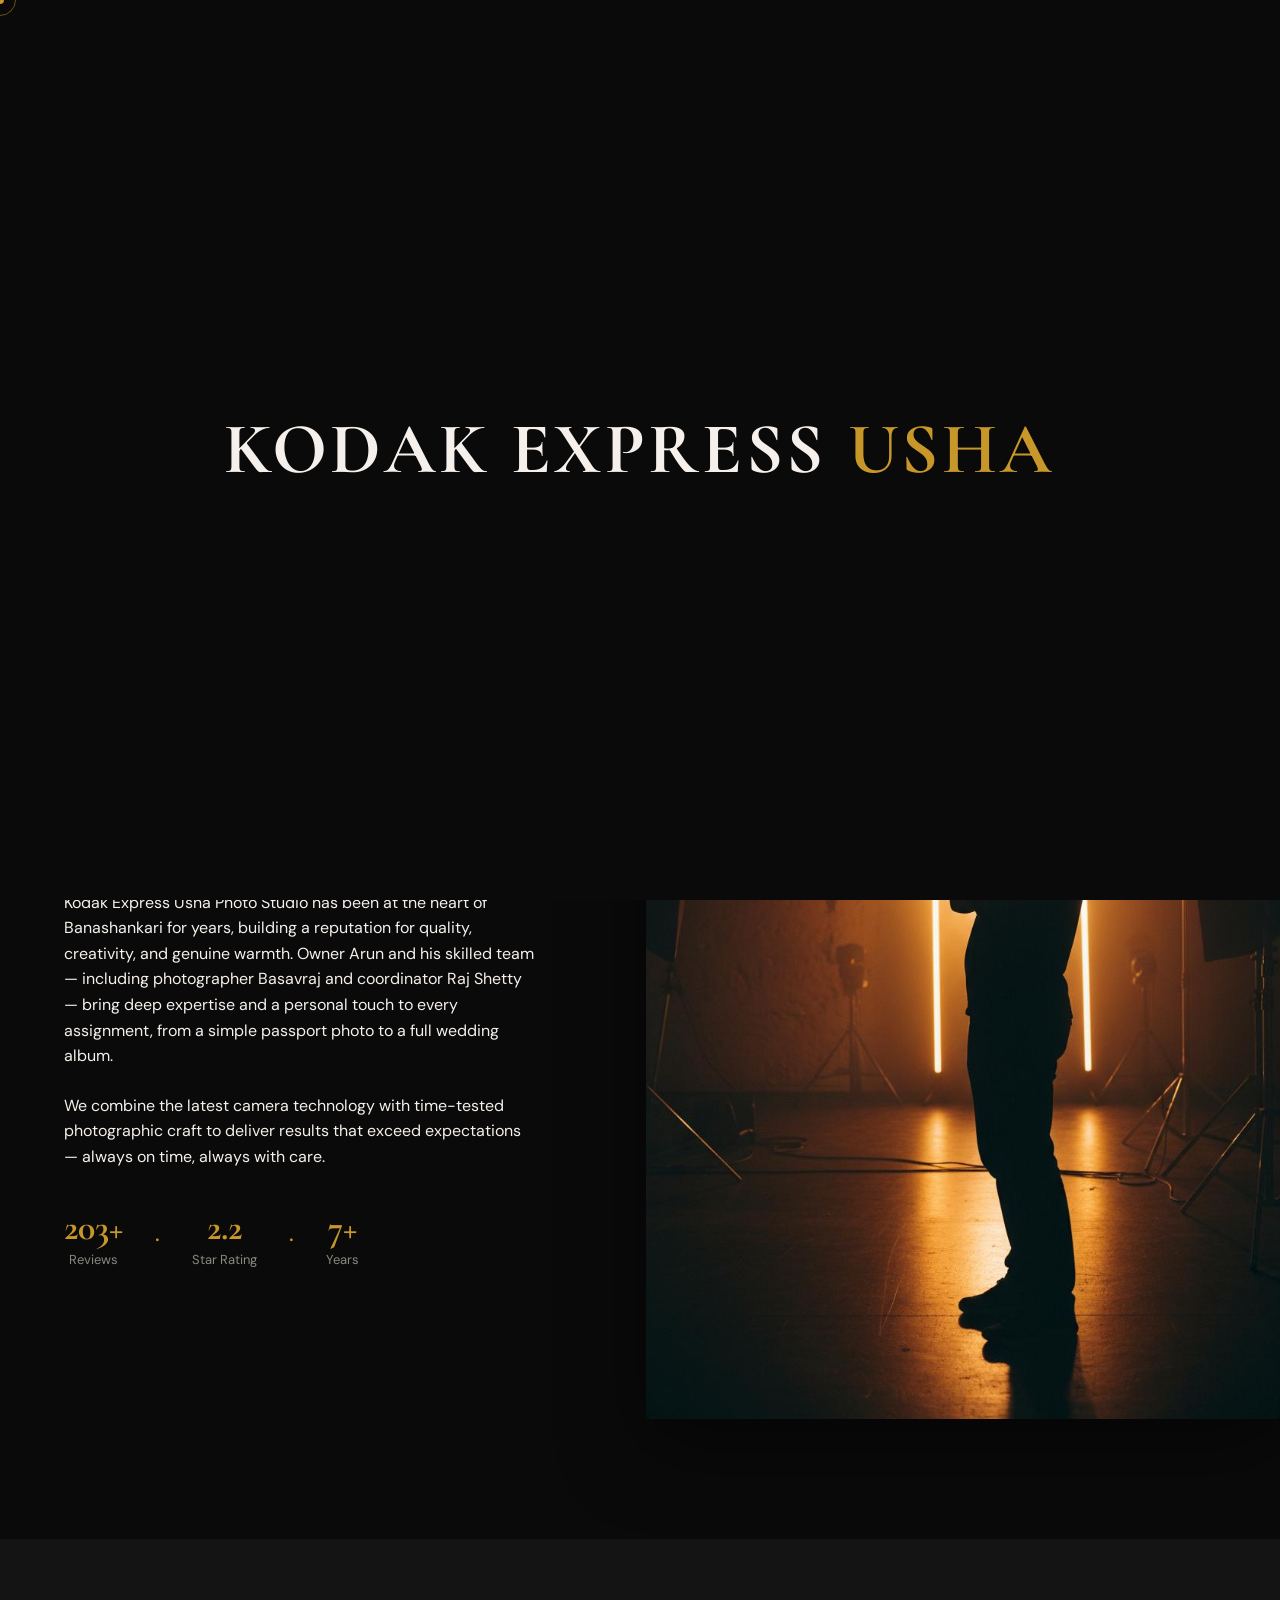
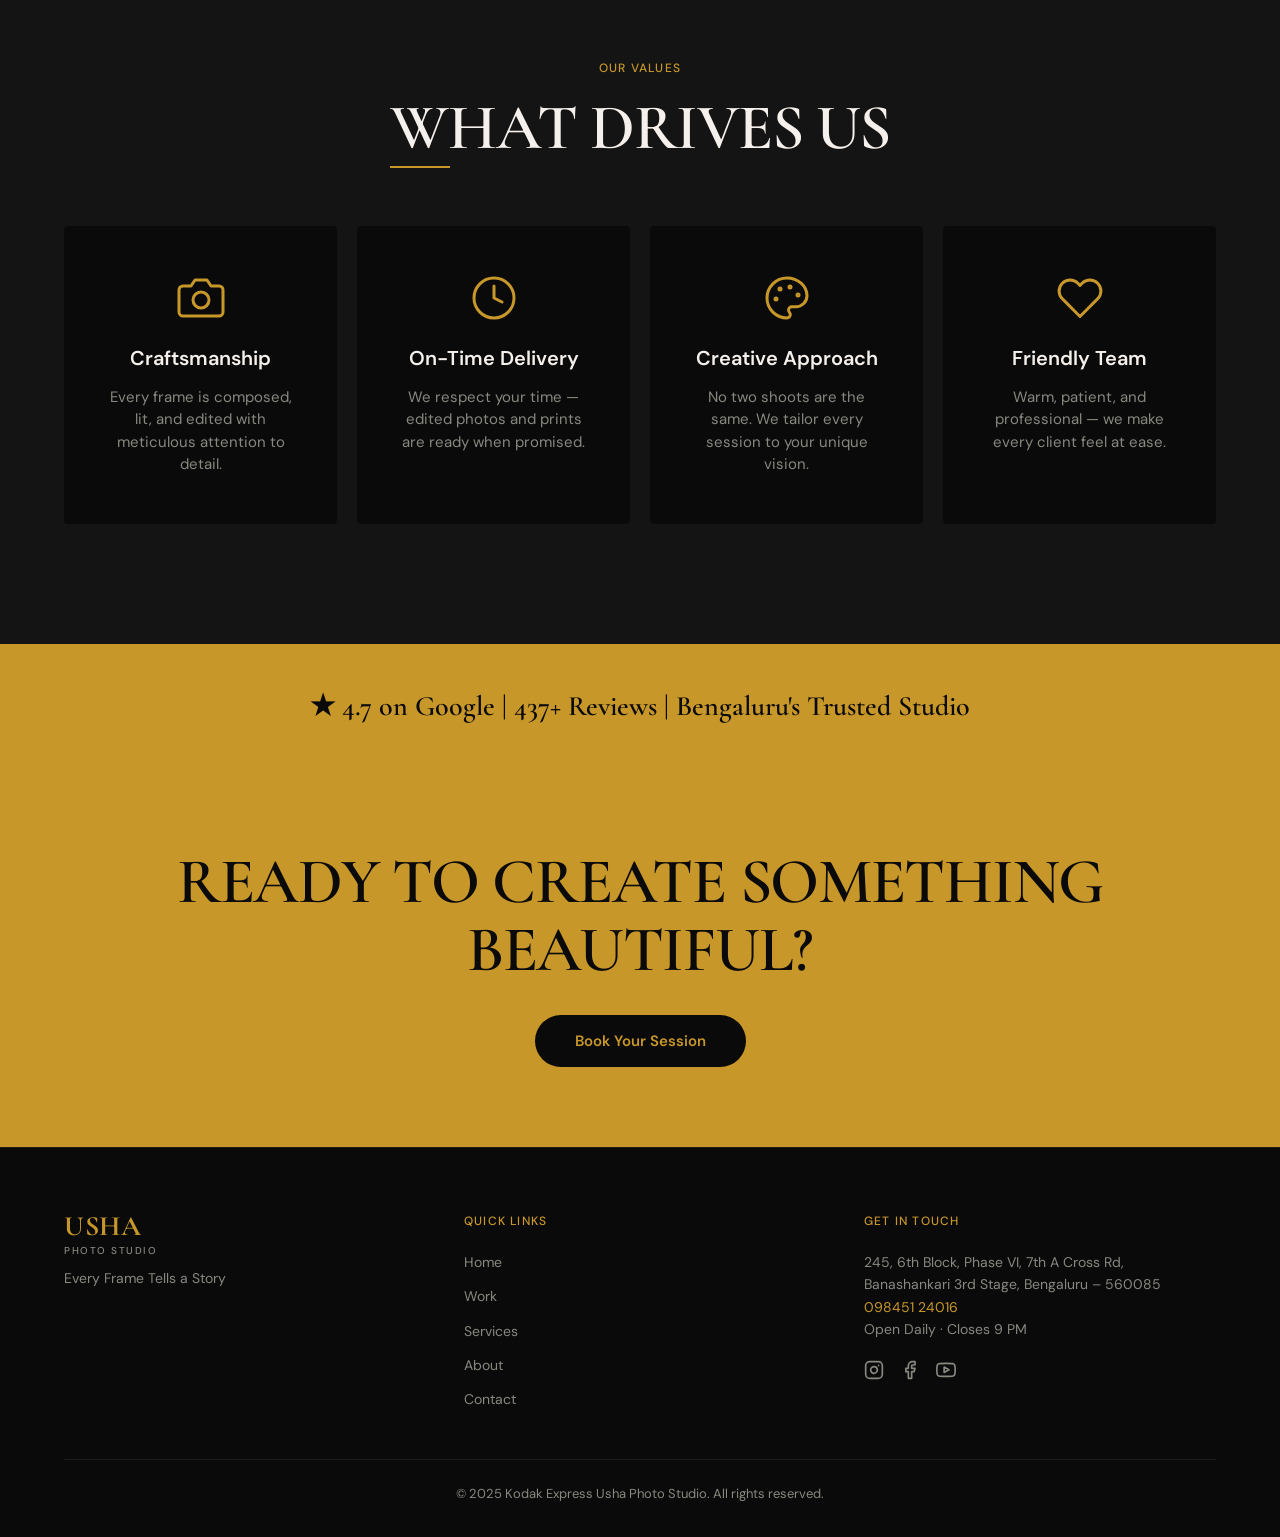
==== commit e271d9d1: "pop" ====
--- a/about.html
+++ b/about.html
@@ -26,8 +26,8 @@
   <!-- ====== NAVIGATION ====== -->
   <nav id="navbar">
     <a href="index.html" class="logo">
-      <span class="logo-main">USHA</span>
-      <span class="logo-sub">PHOTO STUDIO</span>
+      <span class="logo-main">KODAK EXPRESS</span>
+      <span class="logo-sub">USHA PHOTO STUDIO</span>
     </a>
 
     <div class="nav-links">
--- a/css/styles.css
+++ b/css/styles.css
@@ -165,10 +165,11 @@
 
 .logo-main {
   font-family: 'Cormorant Garamond', serif;
-  font-size: 24px;
+  font-size: clamp(17px, 2.2vw, 22px);
   font-weight: 700;
   color: var(--gold);
-  line-height: 1;
+  line-height: 1.05;
+  letter-spacing: 0.02em;
 }
 
 .logo-sub {
@@ -290,124 +291,20 @@
   letter-spacing: 0;
 }
 
-/* ─── 6. The Camera ─── */
-#camera-graphic {
+/* ─── 6. Hero — particles & content ─── */
+#particles-canvas {
   position: absolute;
-  top: 50%;
-  left: 50%;
-  transform: translate(-50%, -50%);
-  width: 420px;
-  max-width: min(420px, 90vw);
-  z-index: 10;
-  pointer-events: none;
-}
-
-.camera-illustration {
-  position: relative;
-  width: 100%;
-}
-
-.camera-svg {
-  width: 100%;
-  height: auto;
-  display: block;
-}
-
-.lens-mount {
-  position: absolute;
-  top: 50%;
-  left: 50%;
-  transform: translate(-50%, -50%);
-  width: 42%;
-  aspect-ratio: 1;
-  z-index: 5;
-  pointer-events: none;
-}
-
-.lens-glass {
-  background: radial-gradient(circle at 35% 35%,
-    #1a2035 0%,
-    #0d1420 40%,
-    #050810 100%
-  );
-  border-radius: 50%;
-  position: relative;
-  overflow: hidden;
+  top: 0;
+  left: 0;
   width: 100%;
   height: 100%;
-}
-
-.lens-ring {
-  position: absolute;
-  border: 1px solid rgba(255, 255, 255, 0.06);
-  border-radius: 50%;
-  top: 50%;
-  left: 50%;
-  transform: translate(-50%, -50%);
+  z-index: 0;
   pointer-events: none;
 }
 
-.lens-shine {
-  position: absolute;
-  width: 90%;
-  height: 90%;
-  top: 5%;
-  left: 5%;
-  border-radius: 50%;
-  border: 1px solid transparent;
-  border-top-color: rgba(255, 255, 255, 0.12);
-  opacity: 0.15;
-  transform-origin: 50% 50%;
-  animation: lensRotate 6s linear infinite;
-  pointer-events: none;
-}
-
-.lens-aperture {
-  position: absolute;
-  top: 50%;
-  left: 50%;
-  transform: translate(-50%, -50%);
-  width: 14%;
-  height: 14%;
-  min-width: 5px;
-  min-height: 5px;
-  background: #2a2a30;
-  clip-path: polygon(50% 0%, 100% 25%, 100% 75%, 50% 100%, 0% 75%, 0% 25%);
-  pointer-events: none;
-}
-
-@keyframes lensRotate {
-  from { transform: rotate(0deg); }
-  to { transform: rotate(360deg); }
-}
-
-.camera-pinned {
-  position: fixed !important;
-  bottom: 28px !important;
-  right: 28px !important;
-  left: auto !important;
-  top: auto !important;
-  width: 72px !important;
-  max-width: 72px !important;
-  z-index: 9999;
-  animation: cameraFloat 3.5s ease-in-out infinite;
-  filter: drop-shadow(0 6px 18px rgba(200, 151, 42, 0.45));
-  cursor: pointer;
-  transition: filter 0.3s ease;
-}
-
-.camera-pinned:hover {
-  filter: drop-shadow(0 6px 28px rgba(200, 151, 42, 0.8));
-}
-
-@keyframes cameraFloat {
-  0%, 100% { transform: translateY(0px) rotate(0deg); }
-  25% { transform: translateY(-6px) rotate(-1deg); }
-  75% { transform: translateY(-3px) rotate(1deg); }
-}
-
 /* ─── 7. Hero Section ─── */
-#hero {
+#hero,
+.hero {
   position: relative;
   width: 100%;
   min-height: 100vh;
@@ -417,12 +314,12 @@
   overflow: hidden;
 }
 
-.hero-text {
+.hero-content {
   position: relative;
-  z-index: 20;
+  z-index: 2;
   padding-left: var(--container-pad);
-  max-width: 40%;
-  transition: opacity 0.2s ease;
+  padding-right: var(--container-pad);
+  max-width: min(720px, 100%);
 }
 
 .hero-eyebrow {
@@ -442,7 +339,26 @@
   color: var(--white);
   line-height: 1.0;
   letter-spacing: -0.03em;
-  margin-bottom: 24px;
+  margin-bottom: 0;
+}
+
+.hero-line {
+  width: 0;
+  height: 1px;
+  background: linear-gradient(90deg, transparent, #C8972A, transparent);
+  margin: 24px 0;
+  animation: drawLine 1.4s ease forwards 1.2s;
+}
+
+@keyframes drawLine {
+  from {
+    width: 0;
+    opacity: 0;
+  }
+  to {
+    width: 120px;
+    opacity: 1;
+  }
 }
 
 .split-word {
@@ -1549,31 +1465,20 @@
     padding: 120px var(--container-pad) 80px;
   }
   
-  .hero-text {
+  .hero-content {
     max-width: 100%;
     text-align: center;
-    padding-left: 0;
-    margin-bottom: 40px;
+    padding-left: var(--container-pad);
+    margin-bottom: 0;
   }
   
   .hero-subtitle {
     margin: 0 auto;
   }
-  
-  #camera-graphic {
-    position: relative;
-    top: auto;
-    left: auto;
-    transform: none;
-    width: min(420px, 80vw);
-    max-width: 80vw;
-  }
-  
-  .camera-pinned {
-    width: 60px !important;
-    max-width: 60px !important;
-    bottom: 20px !important;
-    right: 20px !important;
+
+  .hero-line {
+    margin-left: auto;
+    margin-right: auto;
   }
   
   .about-container {
@@ -1659,12 +1564,20 @@
     scroll-behavior: auto;
   }
   
-  .camera-pinned {
+  #particles-canvas {
+    display: none;
+  }
+
+  .hero-line {
+    width: 120px !important;
+    opacity: 1 !important;
     animation: none;
   }
 
-  .lens-shine {
-    animation: none;
+  #hero .hero-title .word-inner {
+    transform: none !important;
+    opacity: 1 !important;
+    transition: none !important;
   }
   
   .marquee-track {
